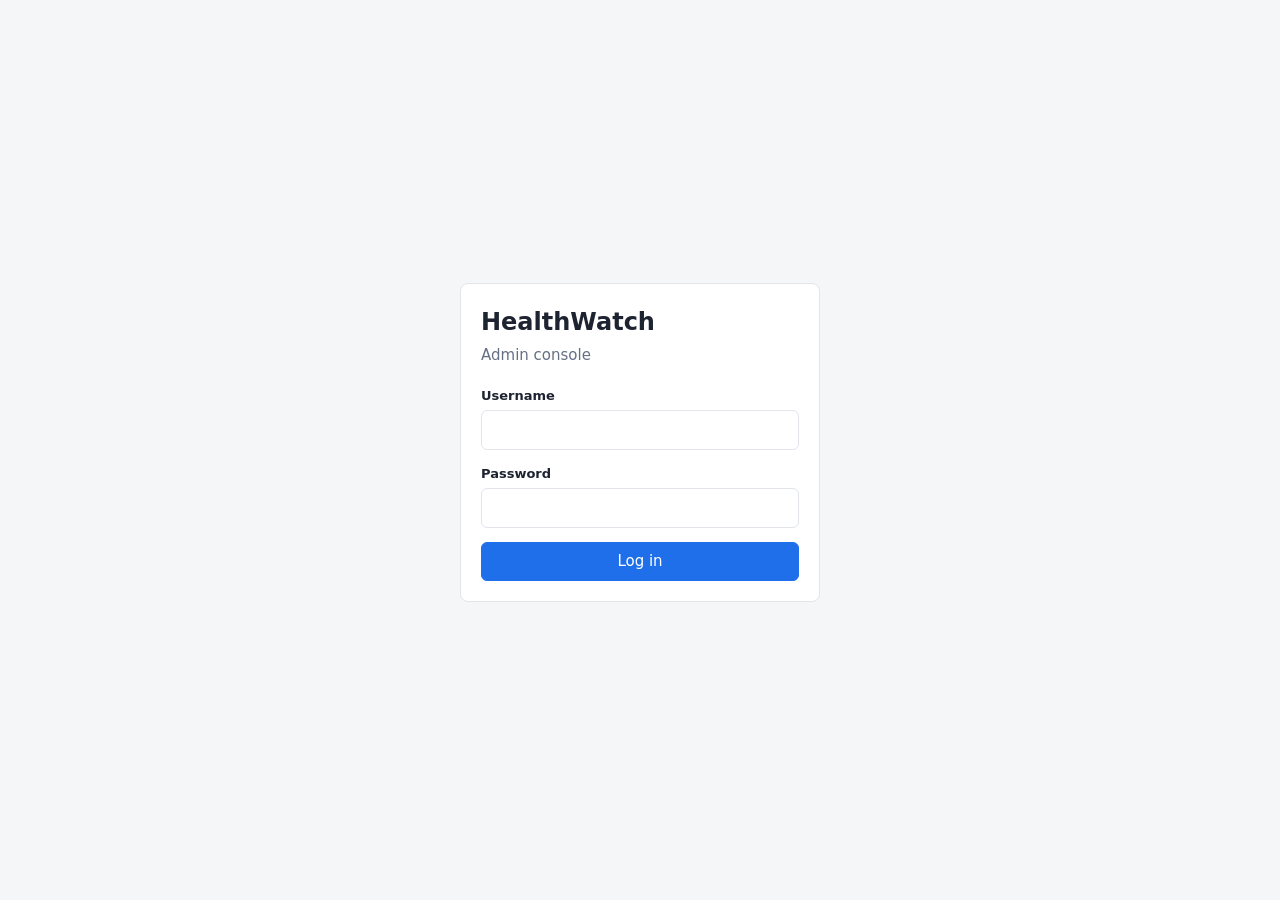
==== backend/src/main/resources/static/events.html @ 925f3202 "CG-4: first draft of admin frontend (WIP)" ====
<!DOCTYPE html>
<html lang="en">
<head>
  <meta charset="UTF-8">
  <meta name="viewport" content="width=device-width, initial-scale=1">
  <title>Events · HealthWatch admin</title>
  <link rel="stylesheet" href="css/app.css">
</head>
<body>
  <nav id="nav"></nav>

  <main>
    <h1>Flagged events</h1>
    <p class="subtitle">Readings that stayed well above their baseline. Largest deviation first. Click an event to review it.</p>

    <div id="message" hidden></div>

    <div class="toolbar">
      <div class="tabs" id="status-tabs">
        <button type="button" data-status="" class="active">All</button>
        <button type="button" data-status="NEW">New</button>
        <button type="button" data-status="UNDER_REVIEW">Under review</button>
        <button type="button" data-status="CONFIRMED">Confirmed</button>
        <button type="button" data-status="DISMISSED">Dismissed</button>
      </div>
      <span class="spacer"></span>
      <span class="muted small" id="count"></span>
      <button type="button" id="refresh">Refresh</button>
    </div>

    <div class="table-wrap">
      <table>
        <thead>
          <tr>
            <th>Detected</th>
            <th>Region</th>
            <th>Signal</th>
            <th>Deviation</th>
            <th>Confidence</th>
            <th>Status</th>
          </tr>
        </thead>
        <tbody id="event-rows"></tbody>
      </table>
    </div>

    <!-- Filled in when an event is selected -->
    <section id="detail" hidden style="margin-top: 24px"></section>
  </main>

  <script src="js/api.js"></script>
  <script src="js/events.js"></script>
</body>
</html>
---- backend/src/main/resources/static/css/app.css ----
/* HealthWatch admin UI. Plain CSS, no framework. Colours are variables so a Figma palette can be dropped in here. */

:root {
  --bg: #f5f6f8;
  --surface: #ffffff;
  --border: #e2e5ea;
  --text: #1d2330;
  --muted: #667085;
  --primary: #1f6feb;
  --primary-dark: #1a5fcc;

  --red: #c62828;      --red-bg: #fdecea;
  --orange: #b45309;   --orange-bg: #fff4e5;
  --yellow: #8a6d00;   --yellow-bg: #fff8d6;
  --green: #1b7f3b;    --green-bg: #e7f6ec;
  --blue: #1f5fbf;     --blue-bg: #e8f0fe;
  --grey: #555e6e;     --grey-bg: #eef0f3;

  --radius: 8px;
}

* { box-sizing: border-box; }

body {
  margin: 0;
  font-family: system-ui, -apple-system, "Segoe UI", Roboto, sans-serif;
  font-size: 15px;
  line-height: 1.5;
  color: var(--text);
  background: var(--bg);
}

h1 { font-size: 24px; margin: 0 0 4px; }
h2 { font-size: 18px; margin: 0 0 12px; }
h3 { font-size: 15px; margin: 16px 0 6px; }
p  { margin: 0 0 8px; }
.subtitle { color: var(--muted); margin-bottom: 20px; }
.muted { color: var(--muted); }
.small { font-size: 13px; }

/* ---------- Layout ---------- */

nav#nav {
  display: flex;
  align-items: center;
  gap: 24px;
  padding: 0 24px;
  height: 56px;
  background: var(--surface);
  border-bottom: 1px solid var(--border);
}
.brand { font-weight: 700; font-size: 17px; }
.brand span { color: var(--muted); font-weight: 400; }
.nav-links { display: flex; gap: 4px; flex: 1; }
.nav-links a {
  padding: 6px 12px;
  border-radius: 6px;
  color: var(--muted);
  text-decoration: none;
}
.nav-links a:hover { background: var(--bg); color: var(--text); }
.nav-links a.active { background: var(--blue-bg); color: var(--blue); font-weight: 600; }
.nav-user { color: var(--muted); font-size: 14px; }

main { max-width: 1100px; margin: 0 auto; padding: 28px 24px 60px; }

.card {
  background: var(--surface);
  border: 1px solid var(--border);
  border-radius: var(--radius);
  padding: 20px;
  margin-bottom: 16px;
}

.toolbar { display: flex; flex-wrap: wrap; gap: 8px; align-items: center; margin-bottom: 16px; }
.spacer { flex: 1; }

.grid-2 { display: grid; grid-template-columns: 1fr 1fr; gap: 16px; }
@media (max-width: 800px) { .grid-2 { grid-template-columns: 1fr; } }

/* ---------- Tables ---------- */

table { width: 100%; border-collapse: collapse; background: var(--surface); }
th, td { text-align: left; padding: 10px 12px; border-bottom: 1px solid var(--border); vertical-align: top; }
th { font-size: 13px; color: var(--muted); font-weight: 600; background: #fafbfc; }
tr.clickable { cursor: pointer; }
tr.clickable:hover td { background: #f8faff; }
tr.selected td { background: var(--blue-bg); }
.table-wrap { border: 1px solid var(--border); border-radius: var(--radius); overflow: hidden; }

.empty { padding: 32px; text-align: center; color: var(--muted); }

/* ---------- Badges ---------- */

.badge {
  display: inline-block;
  padding: 1px 10px;
  border-radius: 999px;
  font-size: 12px;
  font-weight: 600;
  background: var(--grey-bg);
  color: var(--grey);
  white-space: nowrap;
}
/* severity */
.badge-critical { background: var(--red); color: #fff; }
.badge-high     { background: var(--red-bg); color: var(--red); }
.badge-medium   { background: var(--orange-bg); color: var(--orange); }
.badge-low      { background: var(--yellow-bg); color: var(--yellow); }
/* event status */
.badge-new          { background: var(--blue-bg); color: var(--blue); }
.badge-under_review { background: var(--orange-bg); color: var(--orange); }
.badge-confirmed    { background: var(--red-bg); color: var(--red); }
.badge-dismissed    { background: var(--grey-bg); color: var(--grey); }
/* warning status */
.badge-pending_review { background: var(--orange-bg); color: var(--orange); }
.badge-approved       { background: var(--green-bg); color: var(--green); }
.badge-suppressed     { background: var(--grey-bg); color: var(--grey); }
/* AI verdict */
.badge-genuine_trend { background: var(--red-bg); color: var(--red); }
.badge-likely_noise  { background: var(--grey-bg); color: var(--grey); }
.badge-uncertain     { background: var(--yellow-bg); color: var(--yellow); }
/* data sources */
.badge-enabled  { background: var(--green-bg); color: var(--green); }
.badge-disabled { background: var(--grey-bg); color: var(--grey); }
/* explanation status */
.badge-ok     { background: var(--green-bg); color: var(--green); }
.badge-failed { background: var(--red-bg); color: var(--red); }

/* ---------- Forms and buttons ---------- */

button, .button {
  display: inline-block;
  text-decoration: none;
  font: inherit;
  padding: 7px 14px;
  border-radius: 6px;
  border: 1px solid var(--border);
  background: var(--surface);
  color: var(--text);
  cursor: pointer;
}
button:hover, .button:hover { background: var(--bg); }
button:disabled { opacity: 0.6; cursor: not-allowed; }
button.primary { background: var(--primary); border-color: var(--primary); color: #fff; }
button.primary:hover { background: var(--primary-dark); }
button.danger { color: var(--red); border-color: #f0c2bd; }
button.danger:hover { background: var(--red-bg); }
button.small { padding: 3px 10px; font-size: 13px; }
.link-button { border: none; background: none; color: var(--primary); padding: 0; cursor: pointer; }
.link-button:hover { background: none; text-decoration: underline; }

.tabs { display: inline-flex; border: 1px solid var(--border); border-radius: 6px; overflow: hidden; }
.tabs button { border: none; border-radius: 0; border-right: 1px solid var(--border); }
.tabs button:last-child { border-right: none; }
.tabs button.active { background: var(--blue-bg); color: var(--blue); font-weight: 600; }

label { display: block; font-size: 13px; font-weight: 600; margin-bottom: 4px; }
input[type="text"], input[type="password"], input[type="url"], input[type="date"], select, textarea {
  font: inherit;
  width: 100%;
  padding: 8px 10px;
  border: 1px solid var(--border);
  border-radius: 6px;
  background: #fff;
}
input:focus, select:focus, textarea:focus { outline: 2px solid var(--blue-bg); border-color: var(--primary); }
.field { margin-bottom: 14px; }
.inline-form { display: flex; gap: 8px; align-items: flex-end; flex-wrap: wrap; }
.inline-form .field { margin-bottom: 0; }

/* ---------- Messages ---------- */

.message { padding: 10px 14px; border-radius: 6px; margin-bottom: 16px; }
.message-error   { background: var(--red-bg); color: var(--red); }
.message-success { background: var(--green-bg); color: var(--green); }
.message-info    { background: var(--blue-bg); color: var(--blue); }

/* ---------- Page-specific bits ---------- */

.warning-text { white-space: pre-line; background: #fafbfc; border: 1px solid var(--border); border-radius: 6px; padding: 12px; margin: 8px 0; }
.meta { display: flex; flex-wrap: wrap; gap: 6px 16px; color: var(--muted); font-size: 13px; }
.facts { display: grid; grid-template-columns: max-content 1fr; gap: 4px 16px; font-size: 14px; }
.facts dt { color: var(--muted); }
.facts dd { margin: 0; }
ul.plain { margin: 4px 0 0; padding-left: 20px; }
.score-bar { height: 6px; background: var(--grey-bg); border-radius: 3px; overflow: hidden; margin-top: 4px; width: 140px; }
.score-bar div { height: 100%; background: var(--primary); }
.audit-list { list-style: none; padding: 0; margin: 0; }
.audit-list li { padding: 8px 0; border-bottom: 1px solid var(--border); font-size: 14px; }
.audit-list li:last-child { border-bottom: none; }
.mono { font-family: ui-monospace, SFMono-Regular, Menlo, monospace; font-size: 12px; word-break: break-all; }
pre.json { background: #0f1720; color: #d5e2f0; padding: 12px; border-radius: 6px; overflow: auto; font-size: 13px; }

/* Login page */
.login-wrap { min-height: 100vh; display: flex; align-items: center; justify-content: center; }
.login-card { width: 360px; }
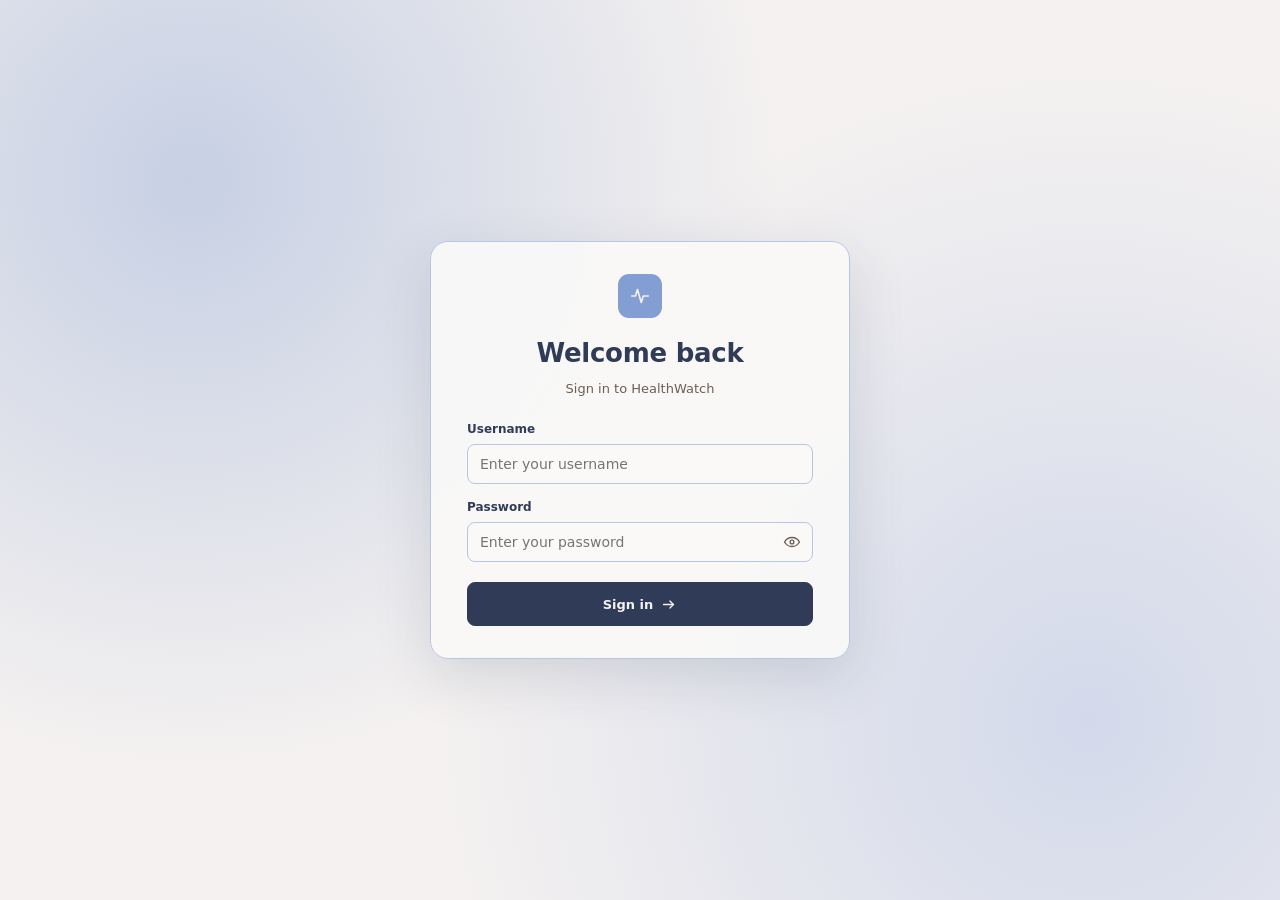
==== commit 9856a3a5: "CG-4: admin web UI (review warnings, events, data sources)" ====
--- a/backend/src/main/resources/static/events.html
+++ b/backend/src/main/resources/static/events.html
@@ -3,50 +3,70 @@
 <head>
   <meta charset="UTF-8">
   <meta name="viewport" content="width=device-width, initial-scale=1">
-  <title>Events · HealthWatch admin</title>
+  <title>HealthWatch | Events</title>
+  <link rel="icon" href="img/favicon.svg" type="image/svg+xml">
+  <link rel="icon" href="img/favicon-32.png" type="image/png" sizes="32x32">
+  <link rel="apple-touch-icon" href="img/apple-touch-icon.png">
   <link rel="stylesheet" href="css/app.css">
 </head>
 <body>
-  <nav id="nav"></nav>
+  <div class="app-shell">
+    <aside class="sidebar" id="sidebar"></aside>
 
-  <main>
-    <h1>Flagged events</h1>
-    <p class="subtitle">Readings that stayed well above their baseline. Largest deviation first. Click an event to review it.</p>
+    <div class="main-shell">
+      <!-- List view (events.html) -->
+      <div id="list-view" hidden>
+        <header class="topbar">
+          <div>
+            <div class="eyebrow">Signal detection</div>
+            <h1>Events</h1>
+          </div>
+        </header>
+        <div class="page">
+          <div class="intro-row">
+            <div>
+              <h2>Flagged events</h2>
+              <p>Readings that stayed well above their baseline.</p>
+            </div>
+          </div>
 
-    <div id="message" hidden></div>
+          <div id="message" class="message" hidden></div>
 
-    <div class="toolbar">
-      <div class="tabs" id="status-tabs">
-        <button type="button" data-status="" class="active">All</button>
-        <button type="button" data-status="NEW">New</button>
-        <button type="button" data-status="UNDER_REVIEW">Under review</button>
-        <button type="button" data-status="CONFIRMED">Confirmed</button>
-        <button type="button" data-status="DISMISSED">Dismissed</button>
+          <div class="table-card">
+            <div class="table-tools">
+              <div class="tabs" id="status-tabs">
+                <button type="button" data-status="" class="active">All <span></span></button>
+                <button type="button" data-status="NEW">New <span></span></button>
+                <button type="button" data-status="UNDER_REVIEW">Under review <span></span></button>
+                <button type="button" data-status="CONFIRMED">Confirmed <span></span></button>
+                <button type="button" data-status="DISMISSED">Dismissed <span></span></button>
+              </div>
+              <select class="select" id="region-filter" aria-label="Filter by region">
+                <option value="">All regions</option>
+              </select>
+            </div>
+            <table>
+              <thead>
+                <tr>
+                  <th>Detected</th>
+                  <th>Region</th>
+                  <th>Signal</th>
+                  <th>Deviation</th>
+                  <th>Confidence</th>
+                  <th>Status</th>
+                  <th></th>
+                </tr>
+              </thead>
+              <tbody id="event-rows"></tbody>
+            </table>
+          </div>
+        </div>
       </div>
-      <span class="spacer"></span>
-      <span class="muted small" id="count"></span>
-      <button type="button" id="refresh">Refresh</button>
+
+      <!-- Detail view (events.html?id=...), filled in by events.js -->
+      <div id="detail-view" hidden></div>
     </div>
-
-    <div class="table-wrap">
-      <table>
-        <thead>
-          <tr>
-            <th>Detected</th>
-            <th>Region</th>
-            <th>Signal</th>
-            <th>Deviation</th>
-            <th>Confidence</th>
-            <th>Status</th>
-          </tr>
-        </thead>
-        <tbody id="event-rows"></tbody>
-      </table>
-    </div>
-
-    <!-- Filled in when an event is selected -->
-    <section id="detail" hidden style="margin-top: 24px"></section>
-  </main>
+  </div>
 
   <script src="js/api.js"></script>
   <script src="js/events.js"></script>
--- a/backend/src/main/resources/static/css/app.css
+++ b/backend/src/main/resources/static/css/app.css
@@ -1,197 +1,567 @@
-/* HealthWatch admin UI. Plain CSS, no framework. Colours are variables so a Figma palette can be dropped in here. */
+/*
+ * HealthWatch admin console styles. Plain CSS, no framework.
+ *
+ * To restyle: change the colour variables right below. Every page uses them,
+ * so changing --navy here changes the sidebar, buttons and headings everywhere.
+ */
 
 :root {
-  --bg: #f5f6f8;
-  --surface: #ffffff;
-  --border: #e2e5ea;
-  --text: #1d2330;
-  --muted: #667085;
-  --primary: #1f6feb;
-  --primary-dark: #1a5fcc;
-
-  --red: #c62828;      --red-bg: #fdecea;
-  --orange: #b45309;   --orange-bg: #fff4e5;
-  --yellow: #8a6d00;   --yellow-bg: #fff8d6;
-  --green: #1b7f3b;    --green-bg: #e7f6ec;
-  --blue: #1f5fbf;     --blue-bg: #e8f0fe;
-  --grey: #555e6e;     --grey-bg: #eef0f3;
-
-  --radius: 8px;
+  /*
+   * The palette. Every colour on every page comes from these six.
+   * Change a hex code here and the whole app follows.
+   */
+  --cream: #f4f1f0;       /* page background, text on dark */
+  --mist: #b8c6e6;        /* input borders, soft highlights */
+  --peri: #839ed2;        /* accents, small labels */
+  --haze: #9aacd4;        /* muted text on the sidebar, neutral states */
+  --navy: #303c57;        /* sidebar, headings, primary buttons */
+  --brown: #6d5d52;       /* secondary text */
+
+  /* Status colours, muted to sit with the blues: red = act now, amber = needs attention, green = done / OK */
+  --red: #b5524c;
+  --amber: #c7902a;
+  --amber-text: #8c6418;  /* amber is too light to read as text on a pale background */
+  --green: #3f8a6f;
+
+  /* The font: the computer's own system font (San Francisco on Mac, Segoe UI on Windows). Nothing to download. */
+  /* --font: "Google sans", -apple-system, BlinkMacSystemFont, "Segoe UI", Roboto, "Helvetica Neue", Arial, sans-serif; */
+  --font: system-ui, ui-sans-serif, -apple-system, BlinkMacSystemFont, "Segoe UI", Roboto, Helvetica, Arial, sans-serif;
+
+  /* Everything below is a lighter or darker mix of the six above (no new colours). */
+  --bg: var(--cream);
+  --surface: color-mix(in srgb, var(--cream) 45%, white);   /* cards and tables, a touch lighter than the page */
+  --line: color-mix(in srgb, var(--brown) 14%, var(--cream)); /* borders and dividers */
+  --navy-hover: color-mix(in srgb, var(--navy) 85%, var(--peri));
+  --peri-light: var(--mist);
+  --peri-pale: color-mix(in srgb, var(--mist) 35%, var(--cream));
+  --brown-pale: color-mix(in srgb, var(--brown) 14%, var(--cream));
+  --haze-pale: color-mix(in srgb, var(--haze) 25%, var(--cream));
+  --red-pale: color-mix(in srgb, var(--red) 14%, var(--cream));
+  --amber-pale: color-mix(in srgb, var(--amber) 18%, var(--cream));
+  --green-pale: color-mix(in srgb, var(--green) 15%, var(--cream));
+
+  --radius: 10px;
+  --sidebar-width: 252px;
 }
 
 * { box-sizing: border-box; }
+/* "hidden" must always win, even over display: grid/flex set below. */
+[hidden] { display: none !important; }
 
 body {
   margin: 0;
-  font-family: system-ui, -apple-system, "Segoe UI", Roboto, sans-serif;
-  font-size: 15px;
+  min-height: 100vh;
+  font-family: var(--font);
+  font-size: 14px;
   line-height: 1.5;
-  color: var(--text);
+  color: var(--navy);
   background: var(--bg);
 }
-
-h1 { font-size: 24px; margin: 0 0 4px; }
-h2 { font-size: 18px; margin: 0 0 12px; }
-h3 { font-size: 15px; margin: 16px 0 6px; }
-p  { margin: 0 0 8px; }
-.subtitle { color: var(--muted); margin-bottom: 20px; }
-.muted { color: var(--muted); }
-.small { font-size: 13px; }
-
-/* ---------- Layout ---------- */
-
-nav#nav {
-  display: flex;
-  align-items: center;
-  gap: 24px;
-  padding: 0 24px;
-  height: 56px;
-  background: var(--surface);
-  border-bottom: 1px solid var(--border);
-}
-.brand { font-weight: 700; font-size: 17px; }
-.brand span { color: var(--muted); font-weight: 400; }
-.nav-links { display: flex; gap: 4px; flex: 1; }
-.nav-links a {
-  padding: 6px 12px;
-  border-radius: 6px;
-  color: var(--muted);
-  text-decoration: none;
-}
-.nav-links a:hover { background: var(--bg); color: var(--text); }
-.nav-links a.active { background: var(--blue-bg); color: var(--blue); font-weight: 600; }
-.nav-user { color: var(--muted); font-size: 14px; }
-
-main { max-width: 1100px; margin: 0 auto; padding: 28px 24px 60px; }
-
-.card {
-  background: var(--surface);
-  border: 1px solid var(--border);
-  border-radius: var(--radius);
-  padding: 20px;
-  margin-bottom: 16px;
-}
-
-.toolbar { display: flex; flex-wrap: wrap; gap: 8px; align-items: center; margin-bottom: 16px; }
-.spacer { flex: 1; }
-
-.grid-2 { display: grid; grid-template-columns: 1fr 1fr; gap: 16px; }
-@media (max-width: 800px) { .grid-2 { grid-template-columns: 1fr; } }
-
-/* ---------- Tables ---------- */
-
-table { width: 100%; border-collapse: collapse; background: var(--surface); }
-th, td { text-align: left; padding: 10px 12px; border-bottom: 1px solid var(--border); vertical-align: top; }
-th { font-size: 13px; color: var(--muted); font-weight: 600; background: #fafbfc; }
+h1, h2, h3 { font-family: var(--font); font-weight: 650; margin: 0; letter-spacing: -0.01em; }
+p { margin: 0; }
+button, input, select { font: inherit; }
+button { cursor: pointer; }
+a { color: inherit; }
+
+.muted { color: var(--brown); }
+.small { font-size: 12px; }
+.mono { font-family: ui-monospace, SFMono-Regular, Menlo, monospace; font-size: 12px; word-break: break-all; }
+.eyebrow {
+  font-size: 11px; font-weight: 700; letter-spacing: 0.12em;
+  text-transform: uppercase; color: var(--peri); margin-bottom: 4px;
+}
+
+/* ================= App shell: sidebar + main area ================= */
+
+.app-shell { min-height: 100vh; display: flex; }
+
+.sidebar {
+  position: fixed; inset: 0 auto 0 0; width: var(--sidebar-width);
+  background: var(--navy); color: var(--bg);
+  padding: 26px 18px 20px; display: flex; flex-direction: column; z-index: 10;
+}
+.side-brand { display: flex; align-items: center; gap: 12px; margin-bottom: 30px; }
+.side-brand strong { font: 700 17px var(--font); display: block; }
+.side-brand span { font-size: 12px; color: var(--haze); display: block; }
+.brand-mark {
+  width: 38px; height: 38px; border-radius: 11px; flex-shrink: 0;
+  background: var(--peri); color: var(--cream); display: grid; place-items: center;
+}
+.nav-label {
+  font-size: 11px; text-transform: uppercase; letter-spacing: 0.13em;
+  color: var(--peri); margin: 0 12px 8px;
+}
+.sidebar nav a {
+  height: 44px; border-radius: 8px; display: flex; align-items: center; gap: 12px;
+  padding: 0 12px; margin: 3px 0; color: var(--haze); text-decoration: none; font-weight: 500;
+}
+.sidebar nav a:hover { background: var(--navy-hover); color: var(--cream); }
+.sidebar nav a.active { background: var(--navy-hover); color: var(--cream); }
+.sidebar nav a.active svg { color: var(--peri); }
+.sidebar nav a b {
+  margin-left: auto; min-width: 22px; height: 20px; padding: 0 6px; border-radius: 10px;
+  background: var(--bg); color: var(--navy); font-size: 11px; display: grid; place-items: center;
+}
+.side-bottom { margin-top: auto; border-top: 1px solid var(--navy-hover); padding-top: 18px; }
+.user-card { display: flex; align-items: center; gap: 10px; }
+.user-card > div:nth-child(2) { flex: 1; min-width: 0; }
+.user-card strong { display: block; font-size: 13px; overflow: hidden; text-overflow: ellipsis; }
+.user-card span { display: block; font-size: 11px; color: var(--peri); }
+.avatar {
+  width: 34px; height: 34px; border-radius: 50%; flex-shrink: 0;
+  background: var(--bg); color: var(--navy); display: grid; place-items: center;
+  font-weight: 700; font-size: 12px; text-transform: uppercase;
+}
+.user-card button { border: 0; background: transparent; color: var(--peri); padding: 7px; border-radius: 6px; }
+.user-card button:hover { color: var(--cream); background: var(--navy-hover); }
+
+.main-shell { margin-left: var(--sidebar-width); width: calc(100% - var(--sidebar-width)); min-height: 100vh; }
+
+.topbar {
+  min-height: 88px; padding: 0 36px; display: flex; align-items: center; gap: 16px;
+  background: var(--bg); border-bottom: 1px solid var(--line); position: sticky; top: 0; z-index: 8;
+}
+.topbar h1 { font-size: 24px; }
+.topbar .actions { margin-left: auto; display: flex; gap: 8px; }
+.back {
+  width: 32px; height: 32px; margin-left: -8px; border-radius: 50%;
+  color: var(--brown); display: grid; place-items: center; text-decoration: none;
+}
+.back:hover { color: var(--navy); background: var(--brown-pale); }
+
+.page { padding: 28px 36px 60px; max-width: 1400px; margin: 0 auto; }
+.intro-row { display: flex; justify-content: space-between; align-items: flex-end; gap: 16px; margin-bottom: 22px; }
+.intro-row h2 { font-size: 18px; margin-bottom: 4px; }
+.intro-row p { color: var(--brown); font-size: 13px; }
+
+/* ---------- Collapsible sidebar ---------- */
+.side-brand { position: relative; }
+.collapse-btn {
+  margin-left: auto; width: 30px; height: 30px; border: 0; border-radius: 7px; flex-shrink: 0;
+  background: transparent; color: var(--haze); display: grid; place-items: center;
+}
+.collapse-btn:hover { background: var(--navy-hover); color: var(--cream); }
+body.sidebar-collapsed { --sidebar-width: 72px; }
+.sidebar, .main-shell { transition: width 0.15s, margin-left 0.15s; }
+body.sidebar-collapsed .sidebar { padding-left: 12px; padding-right: 12px; }
+body.sidebar-collapsed .side-brand { flex-direction: column; gap: 14px; }
+body.sidebar-collapsed .side-brand > div:not(.brand-mark),
+body.sidebar-collapsed .nav-label,
+body.sidebar-collapsed .sidebar nav a span,
+body.sidebar-collapsed .user-card > div:nth-child(2) { display: none; }
+body.sidebar-collapsed .collapse-btn { margin: 0; }
+body.sidebar-collapsed .side-brand .brand-mark { margin: 0 auto; }
+body.sidebar-collapsed .sidebar nav a { justify-content: center; padding: 0; position: relative; }
+body.sidebar-collapsed .sidebar nav a b { position: absolute; top: 4px; right: 4px; min-width: 18px; height: 16px; font-size: 10px; }
+body.sidebar-collapsed .user-card { flex-direction: column; }
+
+/* ---------- "?" help button with a small pop-over ---------- */
+.help { position: relative; display: inline-flex; vertical-align: middle; margin-left: 4px; }
+.help-btn {
+  width: 18px; height: 18px; border-radius: 50%; border: 1px solid var(--mist); background: var(--surface);
+  color: var(--peri); font-size: 11px; font-weight: 700; line-height: 1; display: grid; place-items: center; padding: 0;
+}
+.help-btn:hover, .help-btn[aria-expanded="true"] { background: var(--navy); border-color: var(--navy); color: var(--cream); }
+.help-pop {
+  position: absolute; left: 50%; top: calc(100% + 8px); transform: translateX(-50%); z-index: 45;
+  width: 280px; padding: 12px 14px; border-radius: 10px; background: var(--navy); color: var(--cream);
+  font-size: 12.5px; font-weight: 400; line-height: 1.5; box-shadow: 0 10px 30px color-mix(in srgb, var(--navy) 30%, transparent);
+}
+.help-pop { text-transform: none; letter-spacing: normal; text-align: left; white-space: normal; }
+.help-pop strong { display: block; margin-bottom: 4px; }
+.select {
+  height: 36px; padding: 0 32px 0 12px; border: 1px solid var(--line); border-radius: 8px; color: var(--navy);
+  background: var(--surface) url("data:image/svg+xml,%3Csvg xmlns='http://www.w3.org/2000/svg' width='12' height='12' viewBox='0 0 24 24' fill='none' stroke='%23839ed2' stroke-width='2.5'%3E%3Cpath d='m6 9 6 6 6-6'/%3E%3C/svg%3E") no-repeat right 11px center;
+  appearance: none; font-size: 13px; cursor: pointer;
+}
+.select:focus { outline: none; border-color: var(--peri); }
+.help-pop ul { margin: 6px 0 0; padding-left: 18px; }
+.help-pop code { font-family: ui-monospace, Menlo, monospace; color: var(--mist); }
+
+/* ================= Buttons ================= */
+
+.btn {
+  height: 38px; padding: 0 14px; border-radius: 8px; border: 1px solid transparent;
+  display: inline-flex; align-items: center; justify-content: center; gap: 7px;
+  font-weight: 600; font-size: 13px; text-decoration: none; white-space: nowrap;
+  transition: background 0.15s, border-color 0.15s;
+}
+.btn:disabled { opacity: 0.55; cursor: not-allowed; }
+.btn-primary { background: var(--navy); border-color: var(--navy); color: var(--cream); }
+.btn-primary:hover:not(:disabled) { background: var(--navy-hover); }
+.btn-secondary { background: var(--surface); border-color: var(--peri-light); color: var(--navy); }
+.btn-secondary:hover:not(:disabled) { background: var(--peri-pale); }
+.btn-ghost { background: transparent; color: var(--brown); }
+.btn-ghost:hover:not(:disabled) { background: var(--brown-pale); color: var(--navy); }
+.btn-danger { background: var(--surface); border-color: color-mix(in srgb, var(--red) 35%, var(--cream)); color: var(--red); }
+.btn-danger:hover:not(:disabled) { background: var(--red-pale); }
+.btn-danger-solid { background: var(--red); border-color: var(--red); color: var(--cream); }
+.btn-danger-solid:hover:not(:disabled) { background: color-mix(in srgb, var(--red) 85%, var(--navy)); }
+.btn-sm { height: 30px; padding: 0 10px; font-size: 12px; border-radius: 6px; }
+
+/* ================= Tabs ================= */
+
+.tabs { display: flex; gap: 4px; border-bottom: 1px solid var(--line); margin-bottom: 18px; }
+.tabs button {
+  border: 0; background: transparent; color: var(--brown); padding: 10px 14px 12px;
+  font-weight: 600; font-size: 13px; position: relative;
+}
+.tabs button:hover { color: var(--navy); }
+.tabs button.active { color: var(--navy); }
+.tabs button.active::after {
+  content: ""; position: absolute; left: 10px; right: 10px; bottom: -1px; height: 2px; background: var(--navy);
+}
+.tabs button span {
+  font-size: 11px; background: var(--brown-pale); padding: 1px 7px; border-radius: 10px; margin-left: 6px;
+}
+.tabs button.active span { background: var(--navy); color: var(--cream); }
+
+/* ================= Badges ================= */
+/*
+ * Severity is the only thing that uses red / amber / green:
+ *   critical = solid red, high = pale red, medium = pale amber, low = pale green
+ *
+ * Everything else (statuses, AI assessment, confidence, sources) uses the blues:
+ *   warning status (pending review, approved, suppressed) = all the same pale blue; the word tells them apart
+ *   solid navy = done / strongest      (confirmed, enabled, high confidence, AI OK)
+ *   mist       = active / needs a look (new, genuine trend, medium confidence)
+ *   pale blue  = in between            (under review, uncertain)
+ *   outline    = inactive / weakest    (dismissed, suppressed, disabled, likely noise, low confidence, AI failed)
+ */
+.badge {
+  display: inline-flex; align-items: center; gap: 5px; padding: 4px 9px; border-radius: 6px;
+  font-size: 11px; font-weight: 700; line-height: 1.2; white-space: nowrap;
+  border: 1px solid transparent; background: var(--haze-pale); color: var(--navy);
+}
+/* severity */
+.badge-critical { background: var(--red); color: var(--cream); }
+.badge-high { background: var(--red-pale); color: var(--red); }
+.badge-medium { background: var(--amber-pale); color: var(--amber-text); }
+.badge-low { background: var(--green-pale); color: var(--green); }
+/* everything else */
+.badge-confirmed, .badge-enabled, .badge-available, .badge-conf-high, .badge-ok
+  { background: var(--navy); color: var(--cream); }
+.badge-new, .badge-genuine_trend, .badge-conf-medium
+  { background: var(--mist); color: var(--navy); }
+.badge.badge-pending_review, .badge.badge-approved, .badge.badge-suppressed
+  { background: var(--peri-pale); color: var(--navy); border-color: var(--mist); }
+.badge-under_review, .badge-uncertain
+  { background: var(--peri-pale); color: var(--navy); border-color: var(--mist); }
+.badge-dismissed, .badge-disabled, .badge-likely_noise, .badge-conf-low, .badge-failed
+  { background: transparent; color: var(--brown); border-color: var(--mist); }
+.badge .dot { width: 6px; height: 6px; border-radius: 50%; background: currentColor; }
+
+/* ================= Cards, panels ================= */
+
+.panel {
+  background: var(--surface); border: 1px solid var(--line); border-radius: var(--radius);
+  padding: 20px 22px;
+}
+.panel h2 { font-size: 16px; }
+.panel-title { display: flex; justify-content: space-between; align-items: center; gap: 12px; margin-bottom: 16px; }
+.panel-title p { font-size: 13px; color: var(--brown); margin-top: 2px; }
+.empty { padding: 36px; text-align: center; color: var(--brown); }
+
+/* ================= Review queue ================= */
+
+.queue-list { display: grid; gap: 14px; }
+.warning-card {
+  position: relative; overflow: hidden; padding: 20px 22px 16px 26px;
+  background: var(--surface); border: 1px solid var(--line); border-radius: 12px;
+  box-shadow: 0 2px 8px color-mix(in srgb, var(--navy) 5%, transparent);
+}
+.severity-line { position: absolute; left: 0; top: 0; bottom: 0; width: 4px; background: var(--mist); }
+.severity-critical { background: var(--red); }
+.severity-high { background: color-mix(in srgb, var(--red) 65%, var(--cream)); }
+.severity-medium { background: var(--amber); }
+.severity-low { background: var(--green); }
+.warning-head { display: flex; align-items: center; justify-content: space-between; gap: 12px; }
+.badges { display: flex; gap: 7px; flex-wrap: wrap; }
+.wait { display: flex; align-items: center; gap: 5px; font-size: 12px; color: var(--brown); }
+.warning-meta {
+  display: flex; flex-wrap: wrap; align-items: flex-end; gap: 16px 40px;
+  margin: 16px 0 14px; padding-bottom: 14px; border-bottom: 1px solid var(--line);
+}
+.label-sm {
+  display: block; font-size: 10px; font-weight: 700; letter-spacing: 0.08em;
+  text-transform: uppercase; color: var(--peri); margin-bottom: 4px;
+}
+.warning-meta strong { font-size: 13px; }
+.score-pill { font-size: 11px; background: var(--peri-pale); padding: 2px 6px; border-radius: 4px; margin-left: 4px; }
+.score-bar { width: 120px; height: 5px; background: var(--line); border-radius: 3px; overflow: hidden; }
+.score-bar i { display: block; height: 100%; background: var(--navy); border-radius: 3px; }
+.warning-text {
+  font: 500 15px/1.6 var(--font); white-space: pre-line;
+  margin: 0 0 14px; padding-left: 14px; border-left: 2px solid var(--peri-light);
+}
+.card-actions { display: flex; align-items: center; gap: 8px; padding-top: 14px; border-top: 1px solid var(--line); }
+
+/* ================= Tables ================= */
+
+.table-card { background: var(--surface); border: 1px solid var(--line); border-radius: var(--radius); overflow: hidden; }
+.table-tools {
+  min-height: 58px; padding: 0 16px; display: flex; align-items: center; justify-content: space-between;
+  gap: 12px; border-bottom: 1px solid var(--line);
+}
+.table-tools .tabs { margin: 0; border: 0; }
+table { border-collapse: collapse; width: 100%; font-size: 13px; }
+th {
+  text-align: left; padding: 11px 16px; font-size: 10px; letter-spacing: 0.07em; text-transform: uppercase;
+  color: var(--brown); background: var(--bg); border-bottom: 1px solid var(--line);
+}
+td { padding: 14px 16px; border-bottom: 1px solid var(--line); color: var(--brown); vertical-align: middle; }
+td strong { color: var(--navy); }
+tbody tr:last-child td { border-bottom: 0; }
 tr.clickable { cursor: pointer; }
-tr.clickable:hover td { background: #f8faff; }
-tr.selected td { background: var(--blue-bg); }
-.table-wrap { border: 1px solid var(--border); border-radius: var(--radius); overflow: hidden; }
-
-.empty { padding: 32px; text-align: center; color: var(--muted); }
-
-/* ---------- Badges ---------- */
-
-.badge {
-  display: inline-block;
-  padding: 1px 10px;
-  border-radius: 999px;
-  font-size: 12px;
-  font-weight: 600;
-  background: var(--grey-bg);
-  color: var(--grey);
-  white-space: nowrap;
-}
-/* severity */
-.badge-critical { background: var(--red); color: #fff; }
-.badge-high     { background: var(--red-bg); color: var(--red); }
-.badge-medium   { background: var(--orange-bg); color: var(--orange); }
-.badge-low      { background: var(--yellow-bg); color: var(--yellow); }
-/* event status */
-.badge-new          { background: var(--blue-bg); color: var(--blue); }
-.badge-under_review { background: var(--orange-bg); color: var(--orange); }
-.badge-confirmed    { background: var(--red-bg); color: var(--red); }
-.badge-dismissed    { background: var(--grey-bg); color: var(--grey); }
-/* warning status */
-.badge-pending_review { background: var(--orange-bg); color: var(--orange); }
-.badge-approved       { background: var(--green-bg); color: var(--green); }
-.badge-suppressed     { background: var(--grey-bg); color: var(--grey); }
-/* AI verdict */
-.badge-genuine_trend { background: var(--red-bg); color: var(--red); }
-.badge-likely_noise  { background: var(--grey-bg); color: var(--grey); }
-.badge-uncertain     { background: var(--yellow-bg); color: var(--yellow); }
-/* data sources */
-.badge-enabled  { background: var(--green-bg); color: var(--green); }
-.badge-disabled { background: var(--grey-bg); color: var(--grey); }
-/* explanation status */
-.badge-ok     { background: var(--green-bg); color: var(--green); }
-.badge-failed { background: var(--red-bg); color: var(--red); }
-
-/* ---------- Forms and buttons ---------- */
-
-button, .button {
-  display: inline-block;
-  text-decoration: none;
-  font: inherit;
-  padding: 7px 14px;
-  border-radius: 6px;
-  border: 1px solid var(--border);
-  background: var(--surface);
-  color: var(--text);
-  cursor: pointer;
-}
-button:hover, .button:hover { background: var(--bg); }
-button:disabled { opacity: 0.6; cursor: not-allowed; }
-button.primary { background: var(--primary); border-color: var(--primary); color: #fff; }
-button.primary:hover { background: var(--primary-dark); }
-button.danger { color: var(--red); border-color: #f0c2bd; }
-button.danger:hover { background: var(--red-bg); }
-button.small { padding: 3px 10px; font-size: 13px; }
-.link-button { border: none; background: none; color: var(--primary); padding: 0; cursor: pointer; }
-.link-button:hover { background: none; text-decoration: underline; }
-
-.tabs { display: inline-flex; border: 1px solid var(--border); border-radius: 6px; overflow: hidden; }
-.tabs button { border: none; border-radius: 0; border-right: 1px solid var(--border); }
-.tabs button:last-child { border-right: none; }
-.tabs button.active { background: var(--blue-bg); color: var(--blue); font-weight: 600; }
-
-label { display: block; font-size: 13px; font-weight: 600; margin-bottom: 4px; }
-input[type="text"], input[type="password"], input[type="url"], input[type="date"], select, textarea {
-  font: inherit;
-  width: 100%;
-  padding: 8px 10px;
-  border: 1px solid var(--border);
-  border-radius: 6px;
-  background: #fff;
-}
-input:focus, select:focus, textarea:focus { outline: 2px solid var(--blue-bg); border-color: var(--primary); }
-.field { margin-bottom: 14px; }
-.inline-form { display: flex; gap: 8px; align-items: flex-end; flex-wrap: wrap; }
-.inline-form .field { margin-bottom: 0; }
-
-/* ---------- Messages ---------- */
-
-.message { padding: 10px 14px; border-radius: 6px; margin-bottom: 16px; }
-.message-error   { background: var(--red-bg); color: var(--red); }
-.message-success { background: var(--green-bg); color: var(--green); }
-.message-info    { background: var(--blue-bg); color: var(--blue); }
-
-/* ---------- Page-specific bits ---------- */
-
-.warning-text { white-space: pre-line; background: #fafbfc; border: 1px solid var(--border); border-radius: 6px; padding: 12px; margin: 8px 0; }
-.meta { display: flex; flex-wrap: wrap; gap: 6px 16px; color: var(--muted); font-size: 13px; }
-.facts { display: grid; grid-template-columns: max-content 1fr; gap: 4px 16px; font-size: 14px; }
-.facts dt { color: var(--muted); }
-.facts dd { margin: 0; }
-ul.plain { margin: 4px 0 0; padding-left: 20px; }
-.score-bar { height: 6px; background: var(--grey-bg); border-radius: 3px; overflow: hidden; margin-top: 4px; width: 140px; }
-.score-bar div { height: 100%; background: var(--primary); }
-.audit-list { list-style: none; padding: 0; margin: 0; }
-.audit-list li { padding: 8px 0; border-bottom: 1px solid var(--border); font-size: 14px; }
-.audit-list li:last-child { border-bottom: none; }
-.mono { font-family: ui-monospace, SFMono-Regular, Menlo, monospace; font-size: 12px; word-break: break-all; }
-pre.json { background: #0f1720; color: #d5e2f0; padding: 12px; border-radius: 6px; overflow: auto; font-size: 13px; }
-
-/* Login page */
-.login-wrap { min-height: 100vh; display: flex; align-items: center; justify-content: center; }
-.login-card { width: 360px; }
+tr.clickable:hover td { background: var(--peri-pale); }
+.confidence-cell { display: flex; align-items: center; gap: 8px; }
+.confidence-cell .score-bar { width: 48px; }
+.chev { color: var(--peri-light); }
+
+.mini-search {
+  height: 36px; width: 240px; border: 1px solid var(--line); border-radius: 8px;
+  display: flex; align-items: center; gap: 6px; padding: 0 10px; color: var(--peri); background: var(--surface);
+}
+.mini-search:focus-within { border-color: var(--peri); }
+.mini-search input { border: 0; outline: 0; background: transparent; flex: 1; min-width: 0; color: var(--navy); }
+
+/* ================= Event detail ================= */
+
+.detail-summary {
+  display: grid; grid-template-columns: repeat(4, 1fr); background: var(--navy); color: var(--cream);
+  border-radius: var(--radius); padding: 18px 22px; margin-bottom: 18px;
+}
+.detail-summary > div { padding: 0 20px; border-right: 1px solid var(--navy-hover); }
+.detail-summary > div:first-child { padding-left: 0; }
+.detail-summary > div:last-child { border-right: 0; }
+.detail-summary span {
+  display: block; font-size: 11px; text-transform: uppercase; letter-spacing: 0.07em;
+  color: var(--haze); margin-bottom: 4px;
+}
+.detail-summary strong { font-size: 14px; }
+.detail-summary .accent { color: var(--peri); }
+
+.detail-grid { display: grid; grid-template-columns: minmax(0, 2fr) minmax(280px, 0.85fr); gap: 18px; }
+.detail-grid > div { display: grid; align-content: start; gap: 18px; }
+
+.big-score { font: 700 28px var(--font); }
+.factor-grid { display: grid; grid-template-columns: repeat(4, 1fr); gap: 10px; }
+.factor { background: var(--bg); border-radius: 8px; padding: 13px 14px; }
+.factor span { display: block; font-size: 12px; color: var(--brown); }
+.factor strong { display: block; font: 700 20px var(--font); margin: 4px 0; }
+.factor small { display: block; font-size: 11px; color: var(--peri); }
+
+.cause { background: var(--bg); border-left: 3px solid var(--navy); border-radius: 6px; padding: 12px 14px; margin-bottom: 14px; }
+.cause strong { font-size: 14px; }
+.explanation-text { color: var(--brown); line-height: 1.7; }
+.evidence-cols { display: grid; grid-template-columns: 1fr 1fr; gap: 26px; margin-top: 18px; }
+.evidence-cols h3 { font-size: 13px; margin-bottom: 6px; }
+.evidence-cols ul { list-style: none; padding: 0; margin: 0; }
+.evidence-cols li { position: relative; padding-left: 18px; margin: 7px 0; color: var(--brown); font-size: 13px; }
+.check-list li::before { content: "✓"; position: absolute; left: 0; color: var(--green); font-weight: 700; }
+.dot-list li::before {
+  content: ""; position: absolute; left: 3px; top: 8px; width: 5px; height: 5px; border-radius: 50%; background: var(--peri);
+}
+
+.note { display: flex; gap: 10px; align-items: flex-start; border-radius: 8px; padding: 11px 13px; font-size: 13px; }
+.note .note-title { display: block; }
+.note-info { background: var(--peri-pale); color: var(--navy); }
+.note-warn { background: var(--amber-pale); color: var(--amber-text); }
+.note-error { background: var(--red-pale); color: var(--red); }
+.note-success { background: var(--green-pale); color: var(--green); }
+.note svg { flex-shrink: 0; margin-top: 1px; }
+
+.mini-warning { border: 1px solid var(--line); border-radius: 8px; padding: 13px; margin-bottom: 10px; }
+.mini-warning p { white-space: pre-line; font-size: 13px; color: var(--brown); margin-top: 8px; }
+
+.timeline > div { position: relative; padding: 0 0 18px 22px; }
+.timeline > div::before { content: ""; position: absolute; left: 5px; top: 10px; bottom: -4px; width: 1px; background: var(--line); }
+.timeline > div:last-child::before { display: none; }
+.timeline i {
+  position: absolute; left: 1px; top: 5px; width: 9px; height: 9px; border-radius: 50%;
+  background: var(--navy); border: 2px solid var(--surface); box-shadow: 0 0 0 1px var(--navy);
+}
+.timeline span { display: block; font-size: 11px; color: var(--peri); }
+.timeline strong { display: block; font-size: 13px; margin: 2px 0; }
+.timeline p { font-size: 12px; color: var(--brown); }
+.facts { display: grid; grid-template-columns: max-content 1fr; gap: 8px 16px; font-size: 13px; margin: 0; }
+.facts dt { color: var(--brown); }
+.facts dd { margin: 0; font-weight: 600; text-align: right; }
+
+/* ================= Modal (audit trail) ================= */
+
+.modal-backdrop { position: fixed; inset: 0; background: color-mix(in srgb, var(--navy) 50%, transparent); display: grid; place-items: center; z-index: 30; }
+.modal {
+  width: 480px; max-width: calc(100vw - 32px); max-height: 80vh; overflow: auto;
+  background: var(--surface); border-radius: 14px; padding: 24px; box-shadow: 0 20px 70px color-mix(in srgb, var(--navy) 35%, transparent);
+}
+.modal-head { display: flex; justify-content: space-between; align-items: flex-start; margin-bottom: 20px; }
+.modal-head button { border: 0; background: transparent; color: var(--brown); padding: 4px; border-radius: 6px; }
+.modal-head button:hover { background: var(--brown-pale); }
+
+/* ================= Forms ================= */
+
+.field { display: block; font-size: 12px; font-weight: 700; color: var(--brown); }
+.input, .field input, .field select {
+  display: block; width: 100%; height: 40px; margin-top: 6px; padding: 0 12px;
+  border: 1px solid var(--mist); border-radius: 8px; background: var(--surface); color: var(--navy);
+  font-size: 14px; font-weight: 400; outline: none;
+}
+.input:focus, .field input:focus { border-color: var(--peri); box-shadow: 0 0 0 3px color-mix(in srgb, var(--peri) 25%, transparent); }
+.form-grid { display: grid; grid-template-columns: 1fr 1fr; gap: 14px; }
+.form-grid .wide { grid-column: 1 / -1; }
+.form-actions { display: flex; justify-content: flex-end; gap: 8px; margin-top: 16px; }
+.register-form { margin-bottom: 18px; border-color: var(--mist); box-shadow: 0 3px 15px color-mix(in srgb, var(--navy) 7%, transparent); }
+
+/* Date input with our own calendar icon (the browser's default icon is hidden). */
+.date-input { position: relative; display: block; margin-top: 6px; }
+.date-input input {
+  margin-top: 0; padding-right: 40px; cursor: pointer; color-scheme: light;
+  font-variant-numeric: tabular-nums; letter-spacing: 0.02em;
+}
+.date-input input::-webkit-calendar-picker-indicator { opacity: 0; position: absolute; inset: 0; width: 100%; height: 100%; cursor: pointer; }
+.date-input svg { position: absolute; right: 12px; top: 50%; transform: translateY(-50%); color: var(--peri); pointer-events: none; }
+
+/* ================= Data sources ================= */
+
+.source-summary {
+  display: grid; grid-template-columns: repeat(2, minmax(0, 220px)); gap: 12px; margin-bottom: 18px;
+}
+.stat { background: var(--surface); border: 1px solid var(--line); border-radius: var(--radius); padding: 14px 16px; display: flex; align-items: center; gap: 12px; }
+.stat i { width: 9px; height: 9px; border-radius: 50%; }
+.stat span { font-size: 12px; color: var(--brown); }
+.stat strong { display: block; font: 700 20px var(--font); color: var(--navy); }
+.source-name { display: flex; align-items: center; gap: 10px; }
+.source-icon { width: 32px; height: 32px; border-radius: 7px; background: var(--peri-pale); color: var(--navy); display: grid; place-items: center; flex-shrink: 0; }
+code.url { font: 12px ui-monospace, Menlo, monospace; color: var(--brown); background: var(--bg); padding: 4px 7px; border-radius: 5px; word-break: break-all; }
+.row-actions { display: flex; gap: 6px; justify-content: flex-end; flex-wrap: nowrap; }
+.inline-edit { display: flex; gap: 6px; align-items: center; }
+.inline-edit input { margin: 0; height: 32px; min-width: 260px; font-size: 12px; }
+
+.result-grid { display: grid; grid-template-columns: repeat(4, 1fr); gap: 10px; margin-top: 16px; }
+
+.url-view { display: flex; align-items: center; gap: 6px; }
+.quiet { display: inline-flex; align-items: center; gap: 5px; color: var(--red); font-weight: 600; white-space: nowrap; }
+.icon-btn {
+  width: 28px; height: 28px; flex-shrink: 0; border: 1px solid transparent; border-radius: 6px;
+  background: transparent; color: var(--peri); display: grid; place-items: center;
+}
+.icon-btn:hover { background: var(--peri-pale); border-color: var(--mist); color: var(--navy); }
+.url-cell .form-error { margin-top: 6px; }
+
+/* On/off switch in the Status column */
+.switch { display: inline-flex; align-items: center; gap: 9px; border: 0; background: transparent; padding: 4px 0; color: var(--brown); font-weight: 600; font-size: 13px; }
+.switch-track { width: 36px; height: 20px; border-radius: 10px; background: var(--mist); position: relative; transition: background 0.15s; flex-shrink: 0; }
+.switch-thumb {
+  position: absolute; top: 2px; left: 2px; width: 16px; height: 16px; border-radius: 50%;
+  background: var(--surface); box-shadow: 0 1px 2px color-mix(in srgb, var(--navy) 30%, transparent); transition: left 0.15s;
+}
+.switch.on { color: var(--navy); }
+.switch.on .switch-track { background: var(--navy); }
+.switch.on .switch-thumb { left: 18px; }
+.switch:hover:not(:disabled) .switch-track { box-shadow: 0 0 0 3px color-mix(in srgb, var(--peri) 25%, transparent); }
+.switch:disabled { cursor: not-allowed; opacity: 0.5; }
+
+/* Form errors and hints */
+.hint { display: block; font-weight: 400; font-size: 12px; color: var(--brown); margin-top: 5px; }
+.form-error {
+  display: flex; align-items: flex-start; gap: 8px; margin-top: 12px; padding: 9px 12px; border-radius: 8px;
+  background: var(--red-pale); color: var(--red); font-size: 13px; font-weight: 500;
+}
+.form-error svg { flex-shrink: 0; margin-top: 1px; }
+.input.invalid, .field input.invalid { border-color: var(--red); box-shadow: 0 0 0 3px color-mix(in srgb, var(--red) 15%, transparent); }
+
+.confirm-body { color: var(--brown); display: grid; gap: 14px; }
+.confirm-facts { background: var(--bg); border-radius: 8px; padding: 12px 14px; }
+.confirm-facts dd { text-align: left; word-break: break-all; color: var(--navy); }
+.modal-wide { width: 560px; overflow: visible; } /* visible so the calendar can hang below the pop-up */
+.flatpickr-wrapper { display: block; width: 100%; }
+.flatpickr-calendar.static { top: calc(100% + 6px); left: 50%; transform: translateX(-50%); }
+
+/* ================= Calendar (flatpickr library), restyled with our palette ================= */
+.date-input .input, .date-input input.form-control { text-align: center; padding: 0 40px; }
+.flatpickr-calendar {
+  z-index: 40; /* above the pop-up and its dark overlay */
+  font-family: var(--font); border-radius: 12px; border: 1px solid var(--line);
+  box-shadow: 0 12px 40px color-mix(in srgb, var(--navy) 18%, transparent); background: var(--surface);
+}
+.flatpickr-calendar.arrowTop::before, .flatpickr-calendar.arrowTop::after { display: none; }
+.flatpickr-months { padding: 6px 4px 2px; }
+.flatpickr-months .flatpickr-month, .flatpickr-current-month { color: var(--navy); fill: var(--navy); }
+.flatpickr-current-month {
+  font-size: 15px; font-weight: 650; display: flex; align-items: center; justify-content: center;
+  gap: 4px; left: 0; width: 100%; padding-top: 6px; height: 36px;
+}
+.flatpickr-current-month .numInputWrapper { width: 6ch; }
+.flatpickr-current-month input.cur-year { font-weight: 650; padding: 0 0 0 2px; }
+.flatpickr-months .flatpickr-prev-month, .flatpickr-months .flatpickr-next-month { top: 4px; }
+.flatpickr-current-month .flatpickr-monthDropdown-months { font-weight: 650; }
+.flatpickr-months .flatpickr-prev-month, .flatpickr-months .flatpickr-next-month { color: var(--peri); fill: var(--peri); padding: 12px 14px; }
+.flatpickr-months .flatpickr-prev-month:hover svg, .flatpickr-months .flatpickr-next-month:hover svg { fill: var(--navy); }
+span.flatpickr-weekday { color: var(--peri); font-weight: 700; font-size: 11px; }
+.flatpickr-day { color: var(--navy); border-radius: 8px; font-weight: 500; }
+.flatpickr-day:hover { background: var(--peri-pale); border-color: var(--peri-pale); }
+.flatpickr-day.today { border-color: var(--peri); }
+.flatpickr-day.prevMonthDay, .flatpickr-day.nextMonthDay { color: var(--haze); }
+.flatpickr-day.flatpickr-disabled, .flatpickr-day.flatpickr-disabled:hover { color: var(--mist); }
+.flatpickr-day.inRange { background: var(--peri-pale); border-color: var(--peri-pale); box-shadow: -5px 0 0 var(--peri-pale), 5px 0 0 var(--peri-pale); border-radius: 0; }
+.flatpickr-day.selected, .flatpickr-day.startRange, .flatpickr-day.endRange,
+.flatpickr-day.selected:hover, .flatpickr-day.startRange:hover, .flatpickr-day.endRange:hover {
+  background: var(--navy); border-color: var(--navy); color: var(--cream);
+}
+.flatpickr-day.selected.startRange + .endRange:not(:nth-child(7n+1)),
+.flatpickr-day.startRange.startRange + .endRange:not(:nth-child(7n+1)) { box-shadow: -10px 0 0 var(--navy); }
+
+/* ================= Messages ================= */
+
+.message { margin-bottom: 18px; }
+
+/* Success messages pop up at the bottom (a "toast") so the page doesn't jump. */
+.toast {
+  position: fixed; bottom: 24px; left: calc(50% + var(--sidebar-width) / 2); transform: translate(-50%, 20px);
+  z-index: 50; min-width: 280px; max-width: 520px; opacity: 0; pointer-events: none;
+  box-shadow: 0 10px 30px color-mix(in srgb, var(--navy) 20%, transparent);
+  transition: opacity 0.2s, transform 0.2s;
+}
+.toast.show { opacity: 1; transform: translate(-50%, 0); }
+.toast .note-success { background: var(--navy); color: var(--cream); }
+.login-shell ~ .toast { left: 50%; }
+
+/* ================= Login ================= */
+
+.login-shell {
+  min-height: 100vh; display: grid; place-items: center; padding: 24px;
+  /*
+   * Sign-in page background. To use a picture instead, put it in static/img/
+   * and replace the next lines with:   background: url("../img/your-picture.jpg") center / cover no-repeat;
+   */
+  background:
+    radial-gradient(circle at 15% 20%, color-mix(in srgb, var(--peri) 40%, transparent), transparent 45%),
+    radial-gradient(circle at 85% 80%, color-mix(in srgb, var(--mist) 55%, transparent), transparent 50%),
+    var(--cream);
+}
+.login-card {
+  width: 420px; max-width: 100%; background: color-mix(in srgb, var(--surface) 94%, transparent);
+  border: 1px solid var(--peri-light); border-radius: 18px; padding: 32px 36px;
+  box-shadow: 0 18px 55px color-mix(in srgb, var(--navy) 15%, transparent);
+}
+.login-card .brand-mark { margin: 0 auto 16px; width: 44px; height: 44px; }
+.auth-heading { text-align: center; margin-bottom: 22px; }
+.auth-heading h2 { font-size: 26px; }
+.auth-heading p { color: var(--brown); margin-top: 6px; font-size: 13px; }
+.login-card .field { margin-bottom: 14px; color: var(--navy); }
+.password-field { position: relative; }
+.password-field input { padding-right: 44px; }
+.password-field button {
+  position: absolute; right: 4px; bottom: 3px; width: 34px; height: 34px; border: 0; border-radius: 6px;
+  background: transparent; color: var(--brown); display: grid; place-items: center;
+}
+.password-field button:hover { color: var(--navy); background: var(--brown-pale); }
+.login-card .btn { width: 100%; height: 44px; margin-top: 6px; }
+.login-footer { text-align: center; color: var(--brown); font-size: 12px; margin-top: 16px; }
+
+@media (max-width: 1100px) {
+  .factor-grid, .result-grid { grid-template-columns: 1fr 1fr; }
+  .detail-grid { grid-template-columns: 1fr; }
+  .page, .topbar { padding-left: 24px; padding-right: 24px; }
+}
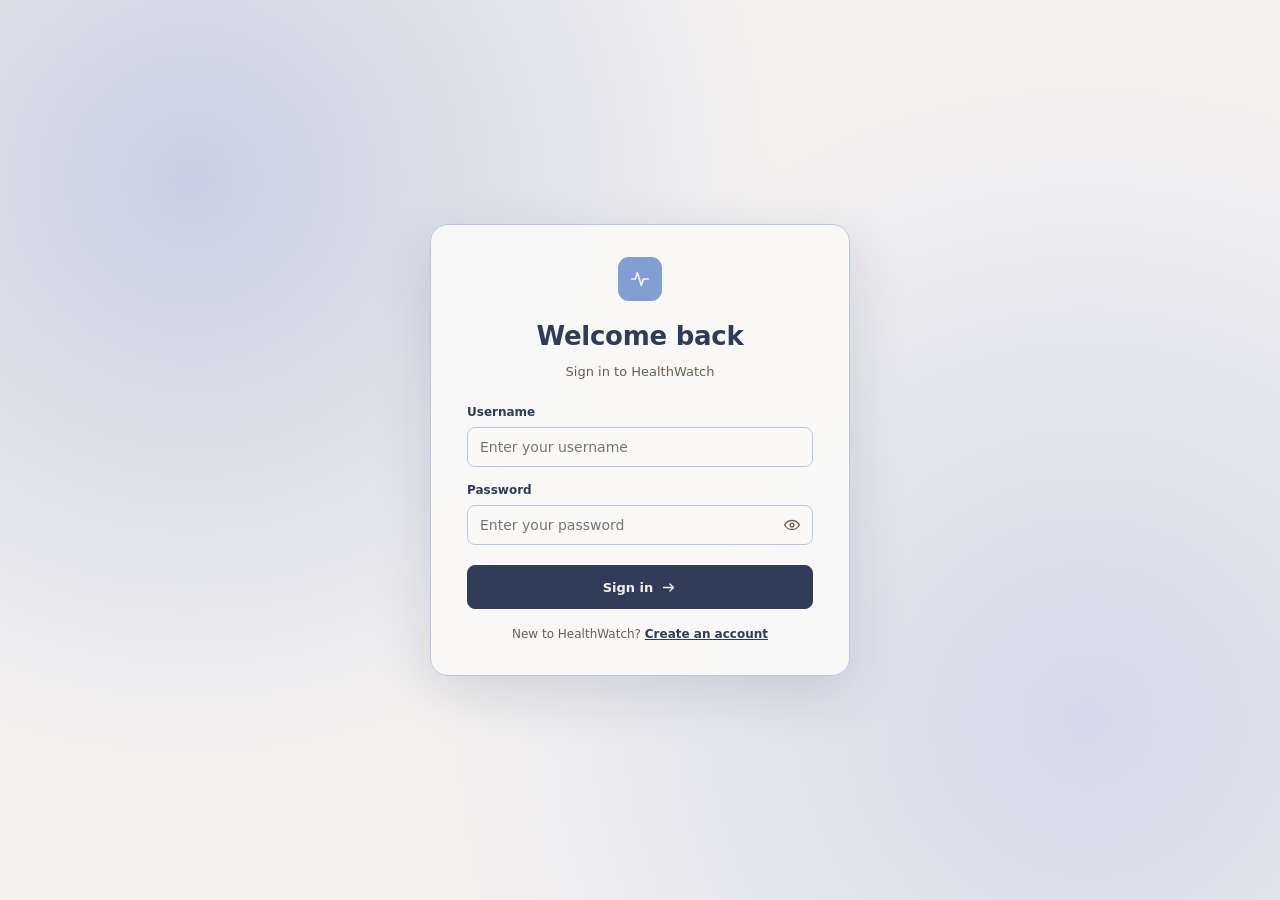
==== commit 9c6e632d: "update frontend for sprint 3 stuff" ====
--- a/backend/src/main/resources/static/events.html
+++ b/backend/src/main/resources/static/events.html
@@ -21,6 +21,7 @@
             <div class="eyebrow">Signal detection</div>
             <h1>Events</h1>
           </div>
+          <div class="actions"><button type="button" class="icon-btn refresh-btn" id="refresh"></button></div>
         </header>
         <div class="page">
           <div class="intro-row">
@@ -41,7 +42,7 @@
                 <button type="button" data-status="CONFIRMED">Confirmed <span></span></button>
                 <button type="button" data-status="DISMISSED">Dismissed <span></span></button>
               </div>
-              <select class="select" id="region-filter" aria-label="Filter by region">
+              <select class="select select-plain" id="region-filter" aria-label="Filter by region">
                 <option value="">All regions</option>
               </select>
             </div>
--- a/backend/src/main/resources/static/css/app.css
+++ b/backend/src/main/resources/static/css/app.css
@@ -175,6 +175,11 @@
   appearance: none; font-size: 13px; cursor: pointer;
 }
 .select:focus { outline: none; border-color: var(--peri); }
+/* Borderless dropdown (events region filter): just the text and the arrow */
+.select-plain { border-color: transparent; background-color: transparent; font-weight: 600; }
+.select-plain:hover { background-color: var(--brown-pale); }
+.select-plain:focus { border-color: transparent; }
+.select-plain:focus-visible { border-color: var(--peri); }
 .help-pop ul { margin: 6px 0 0; padding-left: 18px; }
 .help-pop code { font-family: ui-monospace, Menlo, monospace; color: var(--mist); }
 
@@ -294,11 +299,32 @@
   font: 500 15px/1.6 var(--font); white-space: pre-line;
   margin: 0 0 14px; padding-left: 14px; border-left: 2px solid var(--peri-light);
 }
-.card-actions { display: flex; align-items: center; gap: 8px; padding-top: 14px; border-top: 1px solid var(--line); }
+.card-actions { display: flex; flex-wrap: wrap; align-items: center; gap: 8px; padding-top: 14px; border-top: 1px solid var(--line); }
+.actions-spacer { flex: 1; } /* pushes View event / Show history to the right of the review buttons */
+
+/* Edited warning: the AI original stays one click away (CG-28) */
+.ai-original { margin: -6px 0 14px; font-size: 13px; color: var(--brown); }
+.ai-original summary { cursor: pointer; font-weight: 600; margin-bottom: 8px; }
+.ai-original .warning-text { font-size: 14px; color: var(--brown); border-left-color: var(--mist); }
+
+/* Review pop-up (edit / downgrade / suppress) */
+.modal-review { width: 560px; display: grid; gap: 14px; }
+.modal-review .modal-head { margin-bottom: 0; }
+.original-text { background: var(--bg); border-radius: 8px; padding: 12px 14px; font-size: 13px; color: var(--brown); }
+.original-text p { margin: 0; white-space: pre-line; }
+.input.textarea { height: auto; padding: 10px 12px; line-height: 1.5; resize: vertical; font-family: inherit; }
+.input.textarea:focus { border-color: var(--peri); box-shadow: 0 0 0 3px color-mix(in srgb, var(--peri) 25%, transparent); }
 
 /* ================= Tables ================= */
 
-.table-card { background: var(--surface); border: 1px solid var(--line); border-radius: var(--radius); overflow: hidden; }
+/* overflow stays visible so pop-overs (the "?" help) can extend past a short table; corners are rounded on the cells instead */
+.table-card { background: var(--surface); border: 1px solid var(--line); border-radius: var(--radius); }
+.table-card > :first-child { border-top-left-radius: var(--radius); border-top-right-radius: var(--radius); }
+.table-card thead tr:first-child th:first-child { border-top-left-radius: var(--radius); }
+.table-card thead tr:first-child th:last-child { border-top-right-radius: var(--radius); }
+.table-card .table-tools + table thead th { border-radius: 0; }
+.table-card tbody tr:last-child td:first-child { border-bottom-left-radius: var(--radius); }
+.table-card tbody tr:last-child td:last-child { border-bottom-right-radius: var(--radius); }
 .table-tools {
   min-height: 58px; padding: 0 16px; display: flex; align-items: center; justify-content: space-between;
   gap: 12px; border-bottom: 1px solid var(--line);
@@ -358,7 +384,7 @@
 .evidence-cols h3 { font-size: 13px; margin-bottom: 6px; }
 .evidence-cols ul { list-style: none; padding: 0; margin: 0; }
 .evidence-cols li { position: relative; padding-left: 18px; margin: 7px 0; color: var(--brown); font-size: 13px; }
-.check-list li::before { content: "✓"; position: absolute; left: 0; color: var(--green); font-weight: 700; }
+.check-list li::before { content: "\2713"; position: absolute; left: 0; color: var(--green); font-weight: 700; }
 .dot-list li::before {
   content: ""; position: absolute; left: 3px; top: 8px; width: 5px; height: 5px; border-radius: 50%; background: var(--peri);
 }
@@ -441,7 +467,6 @@
 .result-grid { display: grid; grid-template-columns: repeat(4, 1fr); gap: 10px; margin-top: 16px; }
 
 .url-view { display: flex; align-items: center; gap: 6px; }
-.quiet { display: inline-flex; align-items: center; gap: 5px; color: var(--red); font-weight: 600; white-space: nowrap; }
 .icon-btn {
   width: 28px; height: 28px; flex-shrink: 0; border: 1px solid transparent; border-radius: 6px;
   background: transparent; color: var(--peri); display: grid; place-items: center;
@@ -565,3 +590,90 @@
   .detail-grid { grid-template-columns: 1fr; }
   .page, .topbar { padding-left: 24px; padding-right: 24px; }
 }
+
+/* ================= End-user pages (My warnings, Settings) ================= */
+
+.page-narrow { max-width: 860px; }
+
+/* Who the warnings are for */
+.profile-strip {
+  display: flex; flex-wrap: wrap; align-items: center; gap: 8px 18px; margin-bottom: 18px;
+  padding: 12px 16px; background: var(--surface); border: 1px solid var(--line); border-radius: var(--radius); font-size: 13px;
+}
+.profile-item { display: inline-flex; align-items: center; gap: 6px; font-weight: 600; }
+.profile-item svg { color: var(--peri); }
+.profile-edit { margin-left: auto; display: inline-flex; align-items: center; gap: 5px; color: var(--navy); font-weight: 600; text-decoration: none; }
+.profile-edit:hover { text-decoration: underline; }
+
+/* A warning as an end user sees it */
+.my-warning-text { font-size: 16px; margin-top: 14px; }
+.ai-line {
+  display: flex; gap: 10px; align-items: flex-start; margin: 0 0 14px; padding: 10px 12px;
+  border-radius: 8px; background: var(--peri-pale); font-size: 14px;
+}
+.ai-line svg { color: var(--peri); flex-shrink: 0; margin-top: 2px; }
+.ai-line .label-sm { margin-bottom: 2px; }
+.my-warning-facts {
+  display: grid; grid-template-columns: 1fr 1fr; gap: 16px; padding-top: 14px; border-top: 1px solid var(--line); margin-bottom: 12px;
+}
+.my-warning-facts p { font-size: 13px; line-height: 1.5; color: var(--navy); }
+.my-warning-facts .badge { margin-right: 4px; vertical-align: 1px; }
+.my-warning .note { margin-top: 4px; }
+.feed-note { margin-top: 18px; text-align: center; }
+
+.empty-state { display: grid; justify-items: center; gap: 8px; padding: 44px 24px; text-align: center; }
+.empty-state svg { color: var(--peri); }
+.empty-state.all-clear svg { color: var(--green); }
+.empty-state h2 { font-size: 17px; }
+.empty-state p { color: var(--brown); font-size: 14px; max-width: 420px; }
+.empty-state .btn { margin-top: 8px; }
+
+/* Settings form */
+.settings-form { margin-bottom: 18px; }
+.settings-section { border: 0; padding: 0; margin: 0 0 22px; min-width: 0; }
+.settings-section legend { font-weight: 700; font-size: 14px; color: var(--navy); margin-bottom: 10px; padding: 0; }
+.settings-section legend .hint { display: inline; margin-left: 6px; }
+.settings-section .field { max-width: 320px; }
+.choice-list { display: grid; gap: 8px; }
+.choice {
+  display: flex; gap: 12px; align-items: flex-start; padding: 12px 14px; cursor: pointer;
+  border: 1px solid var(--line); border-radius: 8px; background: var(--surface);
+}
+.choice:hover { border-color: var(--mist); }
+.choice:has(input:checked) { border-color: var(--peri); background: var(--peri-pale); }
+.choice input { margin-top: 3px; accent-color: var(--navy); }
+.choice strong { display: block; font-size: 14px; }
+.choice small { display: block; color: var(--brown); font-size: 12px; margin-top: 2px; }
+.check-grid { display: flex; flex-wrap: wrap; gap: 8px; }
+.check {
+  display: inline-flex; align-items: center; gap: 8px; padding: 8px 12px; cursor: pointer; font-size: 14px;
+  border: 1px solid var(--line); border-radius: 999px; background: var(--surface);
+}
+.check:has(input:checked) { border-color: var(--peri); background: var(--peri-pale); font-weight: 600; }
+.check input { accent-color: var(--navy); }
+
+.danger-zone { display: flex; justify-content: space-between; align-items: center; gap: 20px; border-color: color-mix(in srgb, var(--red) 30%, var(--cream)); }
+.danger-zone h2 { color: var(--red); margin-bottom: 4px; }
+.danger-zone p { font-size: 13px; color: var(--brown); max-width: 520px; }
+.danger-zone .btn { flex-shrink: 0; }
+
+@media (max-width: 700px) {
+  .my-warning-facts { grid-template-columns: 1fr; }
+  .danger-zone { flex-direction: column; align-items: flex-start; }
+}
+
+/* Sign-up */
+.signup-card { width: 460px; }
+.consent-box {
+  background: var(--bg); border: 1px solid var(--line); border-radius: 8px; padding: 12px 14px; margin: 4px 0 12px;
+}
+.consent-text { max-height: 170px; overflow-y: auto; font-size: 12.5px; line-height: 1.55; color: var(--navy); margin-top: 4px; }
+.consent-text p + p { margin-top: 8px; }
+.consent-check { width: 100%; border-radius: 8px; margin-bottom: 8px; }
+.login-footer a { color: var(--navy); font-weight: 600; }
+
+/* Refresh: just the arrow, no box; spins while the page reloads its data */
+.refresh-btn { width: 36px; height: 36px; color: var(--navy); }
+.refresh-btn:disabled { cursor: progress; }
+.refresh-btn.spinning svg { animation: refresh-spin 0.8s linear infinite; }
+@keyframes refresh-spin { to { transform: rotate(360deg); } }
